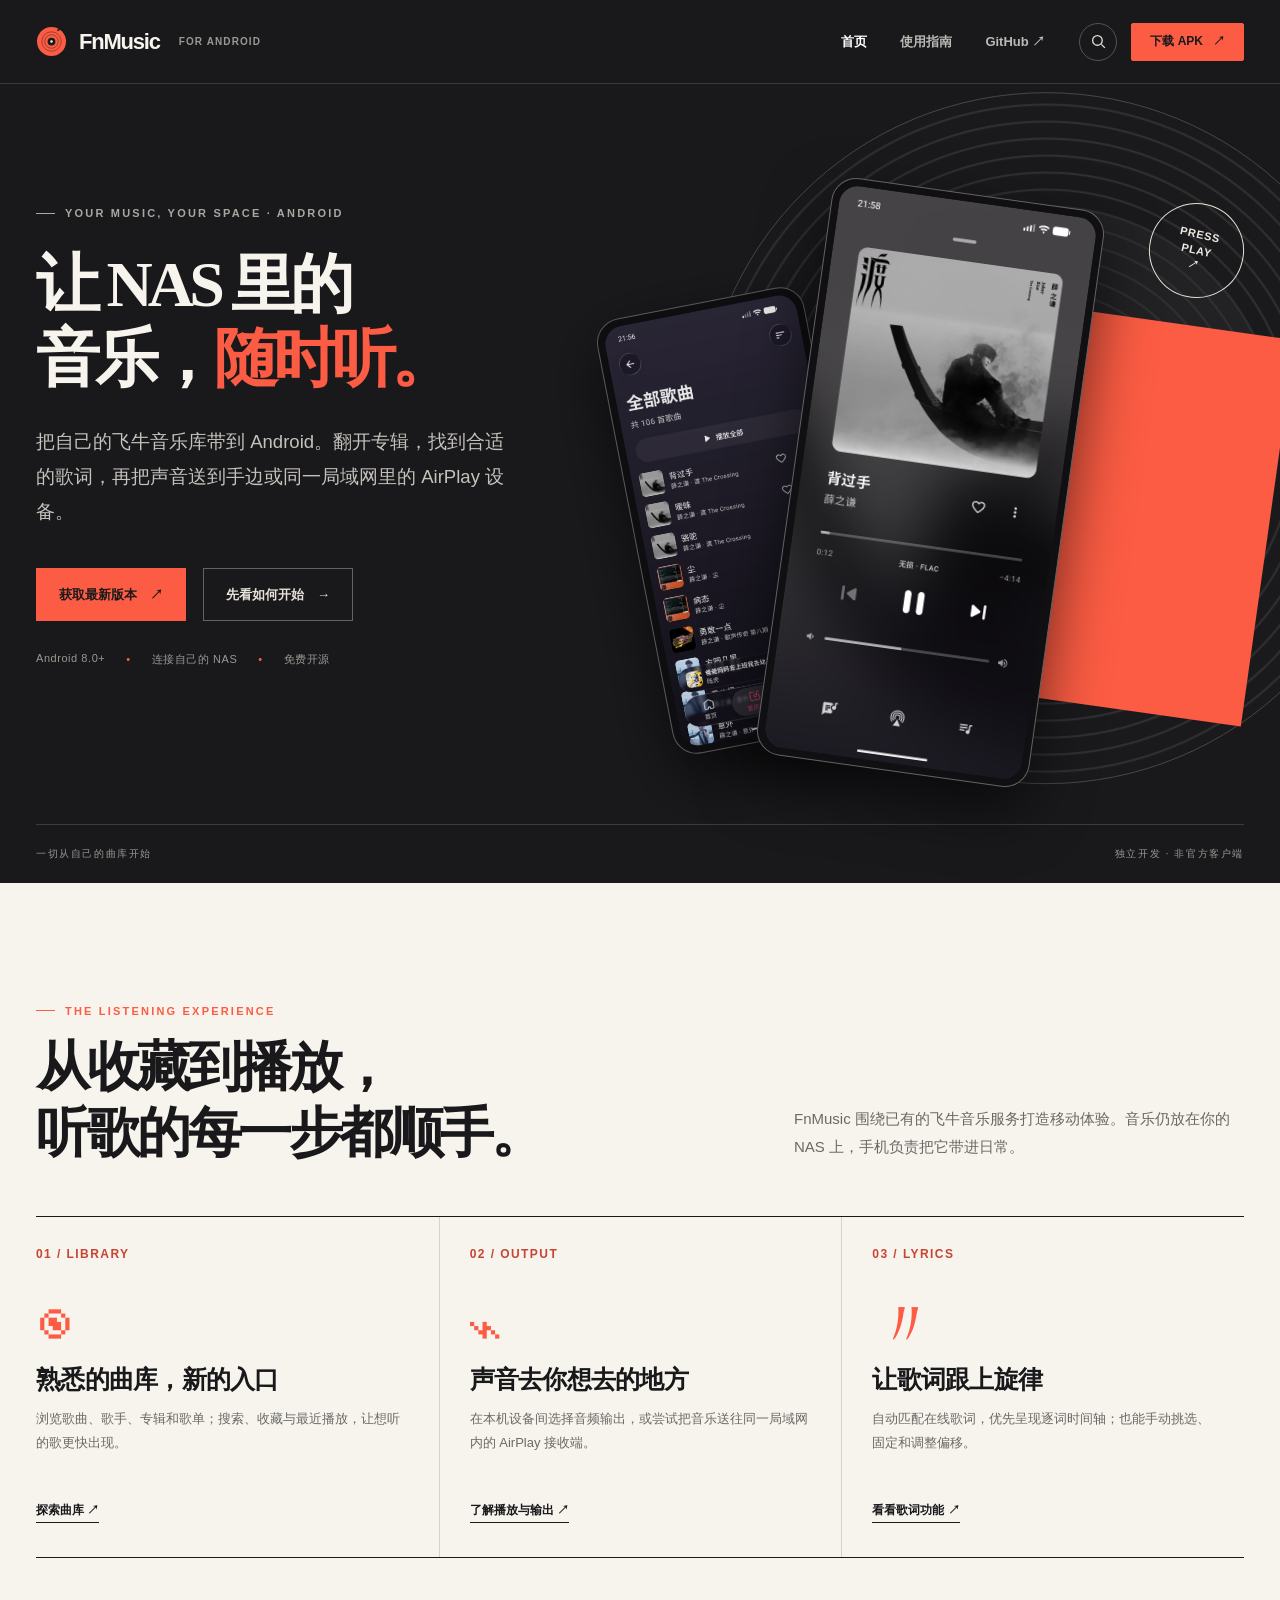
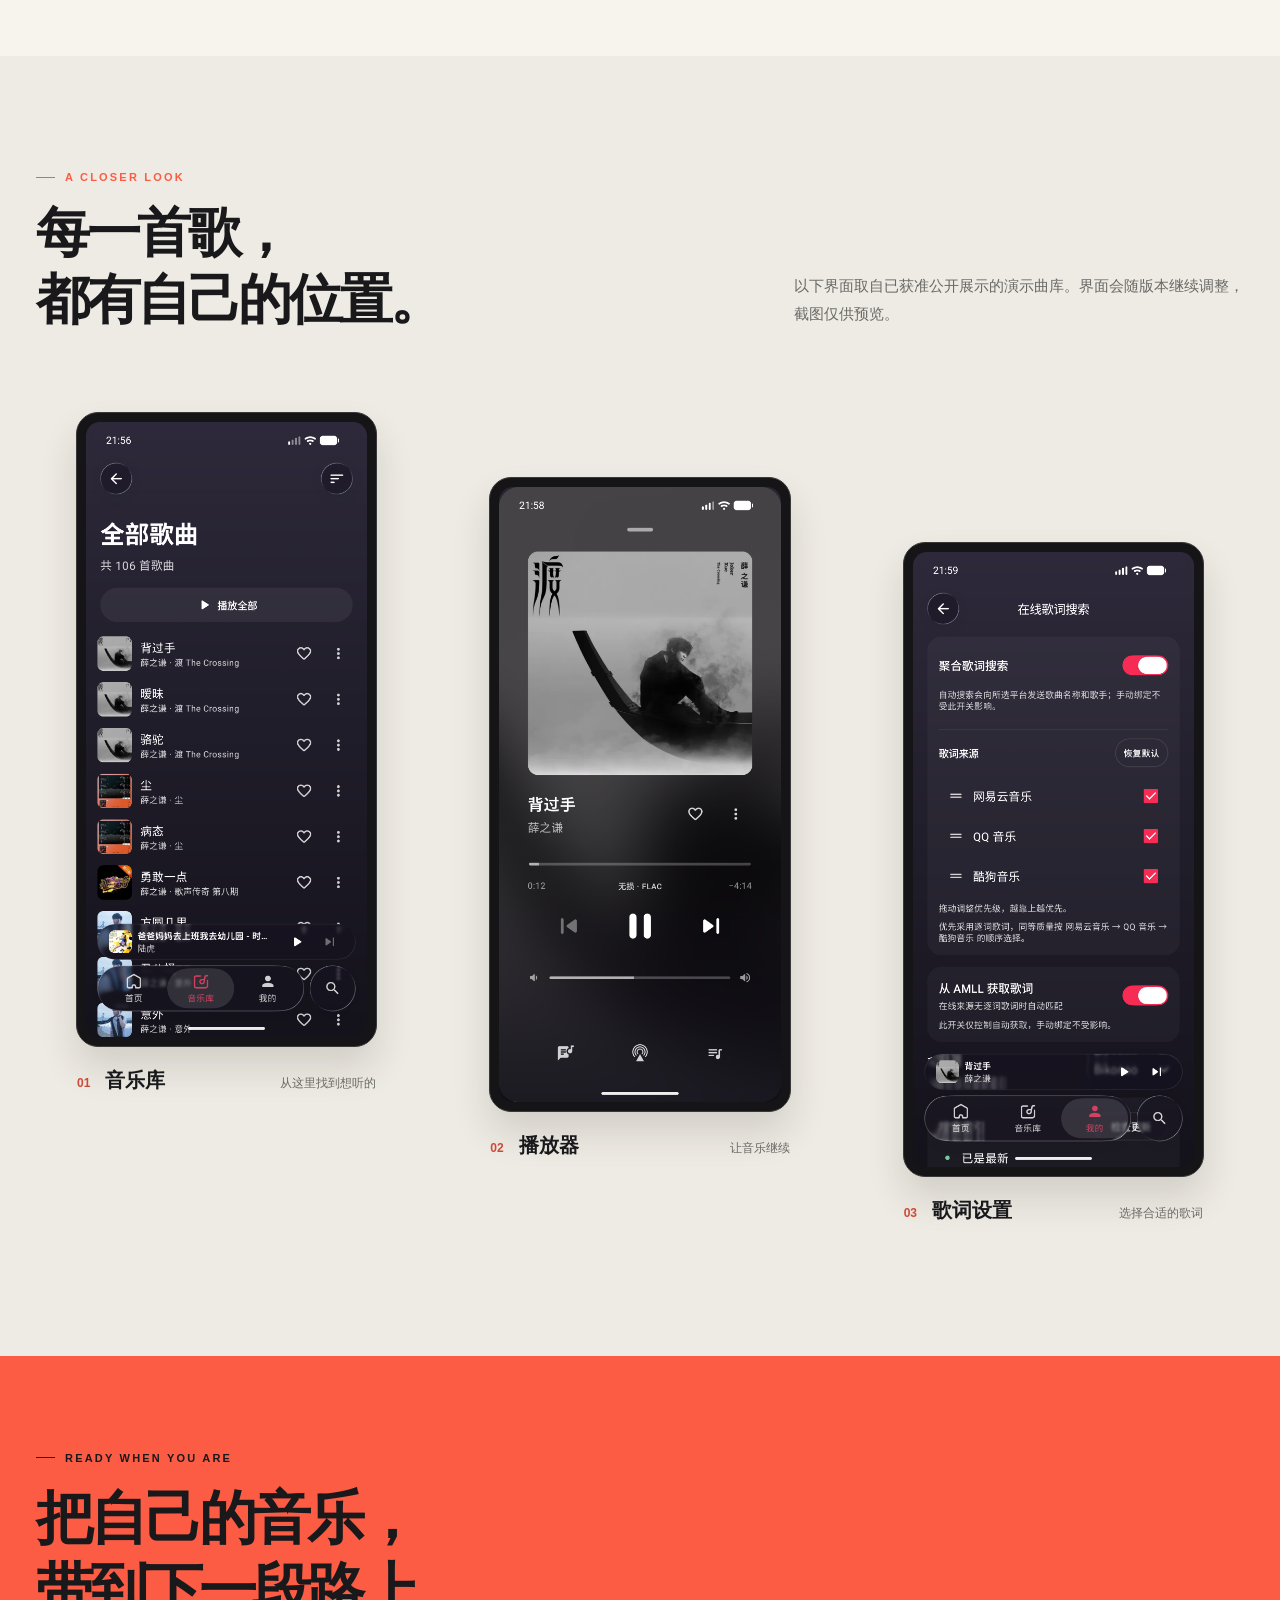
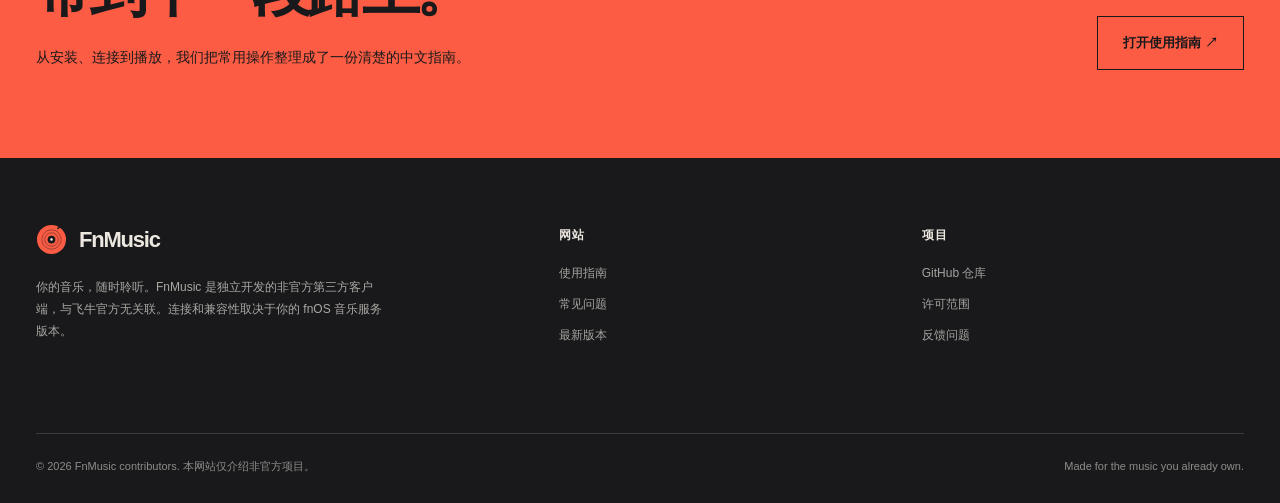
==== index.html @ 61d7c5a5 "feat(site): publish FnMusic GitHub Pages site Add a Chinese product landing page, user guides, searc" ====
<!doctype html>
<html lang="zh-CN">
<head>
  <meta charset="utf-8">
  <meta name="viewport" content="width=device-width, initial-scale=1">
  <meta name="theme-color" content="#19191c">
  <meta name="description" content="FnMusic 是面向飞牛音乐服务的非官方 Android 客户端。连接自己的 NAS，浏览曲库，享受 AirPlay 输出和在线歌词。">
  <link rel="canonical" href="https://seasonyuu.github.io/FnMusic/">
  <link rel="icon" href="assets/brand-mark.svg" type="image/svg+xml">
  <link rel="stylesheet" href="assets/site.css">
  <title>FnMusic — 让 NAS 里的音乐，随时听</title>
</head>
<body data-root="./">
  <a class="skip-link" href="#main">跳到主要内容</a>
  <header class="site-header">
    <div class="container site-header-inner">
      <a class="brand" href="./" aria-label="FnMusic 首页"><img src="assets/brand-mark.svg" alt=""><span>FnMusic</span><small>for Android</small></a>
      <nav class="header-nav" aria-label="主导航">
        <a href="./" aria-current="page">首页</a>
        <a href="guide/">使用指南</a>
        <a class="nav-github" href="https://github.com/seasonyuu/FnMusic" target="_blank" rel="noopener noreferrer">GitHub ↗</a>
      </nav>
      <div class="header-actions">
        <button class="search-trigger" type="button" aria-label="搜索使用指南" aria-expanded="false" data-search-open><svg viewBox="0 0 24 24" fill="none" stroke="currentColor" stroke-width="1.8" aria-hidden="true"><circle cx="10.5" cy="10.5" r="6.8"/><path d="m16 16 5 5"/></svg></button>
        <a class="header-download" href="https://github.com/seasonyuu/FnMusic/releases/latest">下载 APK <span aria-hidden="true">↗</span></a>
      </div>
    </div>
  </header>

  <main id="main">
    <section class="hero" aria-labelledby="hero-title">
      <div class="container hero-inner">
        <div class="hero-copy">
          <span class="eyebrow hero-label">YOUR MUSIC, YOUR SPACE · ANDROID</span>
          <h1 id="hero-title">让 NAS 里的<br>音乐，<em>随时听。</em></h1>
          <p class="hero-description">把自己的飞牛音乐库带到 Android。翻开专辑，找到合适的歌词，再把声音送到手边或同一局域网里的 AirPlay 设备。</p>
          <div class="hero-actions">
            <a class="button-primary" href="https://github.com/seasonyuu/FnMusic/releases/latest">获取最新版本 <span aria-hidden="true">↗</span></a>
            <a class="button-outline" href="guide/install.html">先看如何开始 <span aria-hidden="true">→</span></a>
          </div>
          <div class="hero-notes"><span>Android 8.0+</span><span>连接自己的 NAS</span><span>免费开源</span></div>
        </div>
        <div class="hero-stage" aria-label="FnMusic 应用界面预览">
          <div class="record" aria-hidden="true"></div>
          <div class="hero-slab" aria-hidden="true"></div>
          <div class="phone phone-secondary"><img src="assets/screenshots/library.png" alt="FnMusic 音乐库界面" width="520" height="1138"></div>
          <div class="phone phone-main"><img src="assets/screenshots/player.png" alt="FnMusic 播放器界面" width="520" height="1138"></div>
          <div class="hero-sticker" aria-hidden="true">PRESS<br>PLAY<br>↗</div>
        </div>
      </div>
      <div class="container hero-bottom"><span>一切从自己的曲库开始</span><span>独立开发 · 非官方客户端</span></div>
    </section>

    <section class="intro" aria-labelledby="features-title">
      <div class="container">
        <div class="section-heading">
          <div><span class="eyebrow eyebrow-accent">THE LISTENING EXPERIENCE</span><h2 id="features-title">从收藏到播放，<br>听歌的每一步都顺手。</h2></div>
          <p>FnMusic 围绕已有的飞牛音乐服务打造移动体验。音乐仍放在你的 NAS 上，手机负责把它带进日常。</p>
        </div>
        <div class="feature-grid">
          <article class="feature"><span class="feature-num">01 / LIBRARY</span><div class="feature-icon" aria-hidden="true">◉</div><h3>熟悉的曲库，新的入口</h3><p>浏览歌曲、歌手、专辑和歌单；搜索、收藏与最近播放，让想听的歌更快出现。</p><a href="guide/library.html">探索曲库 <span aria-hidden="true">↗</span></a></article>
          <article class="feature"><span class="feature-num">02 / OUTPUT</span><div class="feature-icon" aria-hidden="true">⌁</div><h3>声音去你想去的地方</h3><p>在本机设备间选择音频输出，或尝试把音乐送往同一局域网内的 AirPlay 接收端。</p><a href="guide/playback.html">了解播放与输出 <span aria-hidden="true">↗</span></a></article>
          <article class="feature"><span class="feature-num">03 / LYRICS</span><div class="feature-icon" aria-hidden="true">〃</div><h3>让歌词跟上旋律</h3><p>自动匹配在线歌词，优先呈现逐词时间轴；也能手动挑选、固定和调整偏移。</p><a href="guide/lyrics.html">看看歌词功能 <span aria-hidden="true">↗</span></a></article>
        </div>
      </div>
    </section>

    <section class="showcase" aria-labelledby="showcase-title">
      <div class="container">
        <div class="section-heading">
          <div><span class="eyebrow eyebrow-accent">A CLOSER LOOK</span><h2 id="showcase-title">每一首歌，<br>都有自己的位置。</h2></div>
          <p>以下界面取自已获准公开展示的演示曲库。界面会随版本继续调整，截图仅供预览。</p>
        </div>
        <div class="screen-gallery">
          <figure class="screen-item"><div class="screen-frame"><img src="assets/screenshots/library.png" alt="音乐库页面，按不同分类浏览内容" width="520" height="1138"></div><figcaption class="screen-caption"><span>01</span><strong>音乐库</strong><p>从这里找到想听的</p></figcaption></figure>
          <figure class="screen-item"><div class="screen-frame"><img src="assets/screenshots/player.png" alt="播放器页面，展示封面和播放控制" width="520" height="1138"></div><figcaption class="screen-caption"><span>02</span><strong>播放器</strong><p>让音乐继续</p></figcaption></figure>
          <figure class="screen-item"><div class="screen-frame"><img src="assets/screenshots/lyrics.png" alt="歌词设置页面，管理在线歌词来源" width="520" height="1138"></div><figcaption class="screen-caption"><span>03</span><strong>歌词设置</strong><p>选择合适的歌词</p></figcaption></figure>
        </div>
        <p class="gallery-hint">横向滑动查看更多界面 <span aria-hidden="true">→</span></p>
      </div>
    </section>

    <section class="guide-promo" aria-labelledby="guide-promo-title"><div class="container guide-promo-inner"><div><span class="eyebrow">READY WHEN YOU ARE</span><h2 id="guide-promo-title">把自己的音乐，<br>带到下一段路上。</h2><p>从安装、连接到播放，我们把常用操作整理成了一份清楚的中文指南。</p></div><a href="guide/">打开使用指南 <span aria-hidden="true">↗</span></a></div></section>
  </main>

  <footer class="site-footer"><div class="container"><div class="footer-main"><div><a class="brand" href="./"><img src="assets/brand-mark.svg" alt=""><span>FnMusic</span></a><p>你的音乐，随时聆听。FnMusic 是独立开发的非官方第三方客户端，与飞牛官方无关联。连接和兼容性取决于你的 fnOS 音乐服务版本。</p></div><div class="footer-column"><strong>网站</strong><a href="guide/">使用指南</a><a href="guide/faq.html">常见问题</a><a href="https://github.com/seasonyuu/FnMusic/releases/latest">最新版本</a></div><div class="footer-column"><strong>项目</strong><a href="https://github.com/seasonyuu/FnMusic">GitHub 仓库</a><a href="https://github.com/seasonyuu/FnMusic/blob/main/LICENSE-SCOPE.md">许可范围</a><a href="https://github.com/seasonyuu/FnMusic/issues">反馈问题</a></div></div><div class="footer-bottom"><span>© 2026 FnMusic contributors. 本网站仅介绍非官方项目。</span><span>Made for the music you already own.</span></div></div></footer>

  <div class="search-overlay" data-search hidden><div class="search-panel" role="dialog" aria-modal="true" aria-label="搜索使用指南"><div class="search-head"><svg viewBox="0 0 24 24" fill="none" stroke="currentColor" stroke-width="1.8" aria-hidden="true"><circle cx="10.5" cy="10.5" r="6.8"/><path d="m16 16 5 5"/></svg><input type="search" placeholder="搜索连接、AirPlay、歌词…" aria-label="搜索关键词" data-search-input><button type="button" data-search-close>关闭 Esc</button></div><div class="search-results"><p data-search-count>输入关键词搜索使用指南</p><div data-search-results></div></div></div></div>
  <script src="assets/site.js" defer></script>
</body>
</html>
---- assets/site.css ----
:root {
  color-scheme: light;
  --ink: #19191c;
  --muted: #696966;
  --paper: #f7f4ed;
  --paper-2: #eeebe4;
  --line: #d8d3c9;
  --accent: #fb5c43;
  --serif: "Songti SC", "Noto Serif CJK SC", "Source Han Serif SC", Georgia, serif;
  --sans: "Avenir Next", "PingFang SC", "Noto Sans CJK SC", "Microsoft YaHei", sans-serif;
}

* { box-sizing: border-box; }
html { scroll-behavior: smooth; }
body { margin: 0; background: var(--paper); color: var(--ink); font-family: var(--sans); -webkit-font-smoothing: antialiased; }
body.search-visible { overflow: hidden; }
button, input { font: inherit; }
button { cursor: pointer; }
button, a { -webkit-tap-highlight-color: transparent; }
a { color: inherit; text-decoration: none; }
a:focus-visible, button:focus-visible, input:focus-visible { outline: 3px solid var(--accent); outline-offset: 4px; }
img { max-width: 100%; display: block; }
[hidden] { display: none !important; }
::selection { color: var(--ink); background: #ffb2a4; }

.skip-link { position: absolute; z-index: 100; top: -60px; left: 12px; padding: 10px 16px; background: var(--accent); color: var(--ink); }
.skip-link:focus { top: 12px; }
.container { width: min(100% - 72px, 1260px); margin: 0 auto; }
.eyebrow { display: inline-flex; align-items: center; gap: 10px; font-size: 11px; font-weight: 800; letter-spacing: .2em; text-transform: uppercase; }
.eyebrow::before { content: ""; width: 19px; height: 1px; background: currentColor; }
.eyebrow-accent { color: var(--accent); }
.text-link { display: inline-flex; align-items: center; gap: 9px; font-weight: 750; border-bottom: 1px solid currentColor; padding-bottom: 5px; }
.text-link:hover { color: #d9442f; }

.site-header { position: relative; z-index: 10; color: #f7f4ed; background: var(--ink); border-bottom: 1px solid #39383a; }
.site-header-inner { min-height: 83px; display: flex; align-items: center; gap: 34px; }
.brand { display: inline-flex; align-items: center; gap: 12px; font-weight: 800; letter-spacing: -.055em; font-size: 22px; white-space: nowrap; }
.brand img { width: 31px; height: 31px; }
.brand small { align-self: center; margin-left: 7px; font-size: 10px; font-weight: 650; letter-spacing: .11em; color: #999994; text-transform: uppercase; }
.header-nav { margin-left: auto; display: flex; align-items: center; gap: 33px; }
.header-nav a { color: #bab9b4; font-size: 13px; font-weight: 650; transition: color .18s ease; }
.header-nav a:hover, .header-nav a[aria-current="page"] { color: #fff; }
.header-actions { display: flex; gap: 14px; align-items: center; }
.search-trigger { display: inline-flex; align-items: center; justify-content: center; width: 38px; height: 38px; border: 1px solid #555354; border-radius: 50%; background: transparent; color: #e5e0d9; transition: border-color .18s, background .18s; }
.search-trigger:hover { border-color: var(--accent); background: #302422; }
.search-trigger svg { width: 17px; height: 17px; }
.header-download { display: inline-flex; gap: 10px; align-items: center; justify-content: center; min-height: 38px; padding: 0 18px; border: 1px solid var(--accent); border-radius: 2px; background: var(--accent); color: var(--ink); font-size: 12px; font-weight: 800; transition: transform .18s, background .18s; }
.header-download:hover, .button-primary:hover { transform: translateY(-2px); background: #ff755e; }

.hero { overflow: hidden; background: var(--ink); color: var(--paper); }
.hero-inner { position: relative; display: grid; grid-template-columns: minmax(0, .95fr) minmax(0, 1.05fr); min-height: 727px; align-items: center; gap: 32px; padding: 78px 0 82px; }
.hero-copy { position: relative; z-index: 2; padding-bottom: 37px; }
.hero-label { color: #a8a7a2; }
.hero h1 { margin: 29px 0 27px; font-family: var(--serif); font-size: clamp(56px, 5vw, 72px); line-height: 1.16; font-weight: 700; letter-spacing: -.075em; }
.hero h1 em { color: var(--accent); font-style: normal; }
.hero-description { max-width: 485px; margin: 0; color: #c5c2bb; font-size: clamp(16px, 1.45vw, 19px); line-height: 1.9; }
.hero-actions { display: flex; flex-wrap: wrap; gap: 17px; align-items: center; margin-top: 39px; }
.button-primary, .button-outline { min-height: 53px; display: inline-flex; align-items: center; justify-content: center; gap: 13px; padding: 0 22px; font-size: 13px; font-weight: 800; transition: transform .18s, background .18s, color .18s; }
.button-primary { background: var(--accent); color: var(--ink); border: 1px solid var(--accent); }
.button-outline { border: 1px solid #66635f; color: #e7e2da; }
.button-outline:hover { border-color: var(--paper); background: #343337; transform: translateY(-2px); }
.hero-notes { display: flex; flex-wrap: wrap; gap: 9px 21px; margin-top: 31px; color: #999893; font-size: 11px; letter-spacing: .05em; }
.hero-notes span + span::before { content: "•"; margin-right: 21px; color: var(--accent); }
.hero-stage { position: relative; min-height: 580px; display: grid; place-items: center; }
.record { position: absolute; width: min(730px, 112%); aspect-ratio: 1; border: 1px solid #55504c; border-radius: 50%; background: repeating-radial-gradient(circle at center, transparent 0 9px, #373639 10px 11px, transparent 12px 17px), radial-gradient(circle, #323034 0 11%, #242326 11% 47%, #1b1b1d 48%); opacity: .82; transform: translate(16%, -2%); }
.record::before { content: ""; position: absolute; inset: 45%; border-radius: 50%; background: var(--accent); }
.record::after { content: ""; position: absolute; inset: 49.3%; border-radius: 50%; background: #1c1b1d; }
.hero-slab { position: absolute; z-index: 1; width: 220px; height: 390px; right: -4%; bottom: 5%; background: var(--accent); transform: rotate(8deg); }
.phone { position: absolute; z-index: 2; padding: 7px; background: #101012; border: 1px solid #656167; border-radius: 25px; box-shadow: 0 24px 60px #0009; }
.phone img { display: block; width: 100%; height: auto; border-radius: 19px; }
.phone-main { width: 275px; left: 27%; top: 5%; transform: rotate(8deg); }
.phone-secondary { width: 211px; left: 1%; bottom: 0; transform: rotate(-11deg); filter: brightness(.9); }
.hero-sticker { position: absolute; z-index: 4; right: 0; top: 7%; display: grid; place-content: center; width: 95px; height: 95px; border: 1px solid #e7dfd3; border-radius: 50%; color: #efeae1; text-align: center; font-size: 11px; font-weight: 750; line-height: 1.45; letter-spacing: .06em; transform: rotate(13deg); }
.hero-bottom { display: flex; justify-content: space-between; padding: 22px 0; border-top: 1px solid #3d3b3c; color: #999893; font-size: 10px; letter-spacing: .16em; text-transform: uppercase; }

.intro { padding: 114px 0 98px; }
.section-heading { display: grid; grid-template-columns: 1fr 1fr; gap: 30px; align-items: end; margin-bottom: 49px; }
.section-heading h2 { max-width: 620px; margin: 17px 0 0; font-family: var(--serif); font-size: clamp(37px, 4.2vw, 61px); line-height: 1.24; letter-spacing: -.065em; }
.section-heading p { max-width: 450px; margin: 0 0 5px auto; color: var(--muted); font-size: 15px; line-height: 1.9; }
.feature-grid { display: grid; grid-template-columns: repeat(3, 1fr); border-top: 1px solid var(--ink); border-bottom: 1px solid var(--ink); }
.feature { min-height: 340px; display: flex; flex-direction: column; padding: 30px 30px 34px 0; }
.feature + .feature { border-left: 1px solid var(--line); padding-left: 30px; }
.feature-num { color: #c84433; font-size: 12px; font-weight: 800; letter-spacing: .12em; }
.feature-icon { height: 97px; display: flex; align-items: flex-end; color: var(--accent); font-family: Georgia, serif; font-size: 67px; line-height: 1; }
.feature h3 { margin: auto 0 11px; font-family: var(--serif); font-size: 25px; letter-spacing: -.03em; }
.feature p { min-height: 75px; margin: 0; color: var(--muted); font-size: 13px; line-height: 1.85; }
.feature a { align-self: flex-start; margin-top: 20px; font-size: 12px; font-weight: 750; border-bottom: 1px solid var(--ink); padding-bottom: 3px; }
.feature a:hover { color: #c84433; border-color: #c84433; }

.showcase { padding: 108px 0 116px; background: var(--paper-2); }
.showcase .section-heading { margin-bottom: 62px; }
.screen-gallery { display: grid; grid-template-columns: repeat(3, minmax(0, 1fr)); gap: 32px; align-items: start; }
.screen-item:nth-child(2) { padding-top: 65px; }
.screen-item:nth-child(3) { padding-top: 130px; }
.screen-frame { overflow: hidden; padding: 9px; border: 1px solid #3a3838; border-radius: 22px; background: #151517; box-shadow: 0 21px 37px #27211d24; }
.screen-frame img { width: 100%; height: auto; border-radius: 14px; }
.screen-caption { display: flex; gap: 15px; align-items: baseline; padding: 20px 1px 0; }
.screen-caption span { color: #cd4a36; font-size: 12px; font-weight: 800; }
.screen-caption strong { font-family: var(--serif); font-size: 20px; }
.screen-caption p { margin: 0 0 0 auto; color: var(--muted); font-size: 12px; }
.gallery-hint { display: none; }

.guide-promo { background: var(--accent); padding: 88px 0; }
.guide-promo-inner { display: grid; grid-template-columns: 1fr auto; align-items: end; gap: 50px; }
.guide-promo h2 { max-width: 790px; margin: 19px 0 0; font-family: var(--serif); font-size: clamp(39px, 4.5vw, 65px); line-height: 1.25; letter-spacing: -.065em; }
.guide-promo p { max-width: 575px; margin: 18px 0 0; font-size: 14px; line-height: 1.8; }
.guide-promo a { border: 1px solid var(--ink); padding: 17px 25px; white-space: nowrap; font-size: 13px; font-weight: 800; transition: background .2s, color .2s; }
.guide-promo a:hover { background: var(--ink); color: var(--paper); }

.site-footer { background: var(--ink); color: #ece7df; padding: 66px 0 27px; }
.footer-main { display: grid; grid-template-columns: 1.5fr 1fr 1fr; gap: 40px; padding-bottom: 75px; }
.footer-main .brand { margin-bottom: 21px; }
.footer-main p { max-width: 350px; margin: 0; color: #aaa8a3; font-size: 12px; line-height: 1.85; }
.footer-column strong { display: block; margin: 3px 0 21px; font-size: 12px; letter-spacing: .08em; }
.footer-column a { display: block; margin: 0 0 14px; color: #a6a4a0; font-size: 12px; }
.footer-column a:hover { color: var(--accent); }
.footer-bottom { display: flex; justify-content: space-between; gap: 20px; padding-top: 23px; border-top: 1px solid #3d3b3c; color: #8e8c89; font-size: 11px; line-height: 1.7; }

.docs-shell { display: grid; grid-template-columns: 235px minmax(0, 1fr); gap: min(6vw, 88px); padding: 70px 0 100px; }
.docs-sidebar { border-right: 1px solid var(--line); padding-right: 26px; }
.docs-sidebar-inner { position: sticky; top: 25px; }
.docs-sidebar h2 { margin: 0 0 24px; color: #a33c2c; font-size: 11px; letter-spacing: .16em; }
.docs-sidebar a { display: block; padding: 10px 0; color: #6c6862; font-size: 13px; font-weight: 650; line-height: 1.5; }
.docs-sidebar a:hover, .docs-sidebar a[aria-current="page"] { color: var(--ink); }
.docs-sidebar a[aria-current="page"]::before { content: "—"; margin-right: 8px; color: #c84433; }
.docs-content { max-width: 820px; min-width: 0; }
.breadcrumbs { display: flex; gap: 10px; color: #868079; font-size: 11px; }
.breadcrumbs a:hover { color: #c84433; }
.docs-content h1 { max-width: 720px; margin: 31px 0 20px; font-family: var(--serif); font-size: clamp(40px, 5vw, 67px); line-height: 1.16; letter-spacing: -.065em; }
.docs-lead { max-width: 690px; margin: 0 0 45px; color: #65615d; font-size: 17px; line-height: 1.9; }
.docs-content h2 { margin: 55px 0 18px; padding-top: 18px; border-top: 1px solid var(--line); font-family: var(--serif); font-size: 29px; letter-spacing: -.035em; }
.docs-content h3 { margin: 35px 0 14px; font-size: 17px; }
.docs-content p, .docs-content li { color: #4c4945; font-size: 15px; line-height: 1.9; }
.docs-content p { margin: 14px 0; }
.docs-content ul, .docs-content ol { padding-left: 24px; }
.docs-content li { margin: 9px 0; padding-left: 3px; }
.docs-content a:not(.doc-card):not(.page-next) { color: #ae3f2d; text-decoration: underline; text-underline-offset: 3px; }
.docs-content a:hover { color: #e04f37 !important; }
.docs-content code { padding: 2px 5px; background: #e7e2d9; border-radius: 2px; font-size: .9em; }
.docs-content .notice { padding: 18px 21px; margin: 28px 0; border-left: 3px solid var(--accent); background: #eee9df; color: #4c4945; font-size: 14px; line-height: 1.8; }
.docs-content .notice strong { color: var(--ink); }
.docs-content .notice p { margin: 0; }
.docs-content .notice p + p { margin-top: 10px; }
.step-list { counter-reset: steps; list-style: none; padding-left: 0 !important; }
.step-list li { position: relative; min-height: 53px; padding: 4px 0 15px 54px; border-bottom: 1px solid var(--line); }
.step-list li::before { counter-increment: steps; content: counter(steps, decimal-leading-zero); position: absolute; top: 3px; left: 0; color: #c84433; font-size: 12px; font-weight: 850; }
.doc-grid { display: grid; grid-template-columns: repeat(2, minmax(0, 1fr)); gap: 14px; }
.doc-card { min-height: 161px; display: flex; flex-direction: column; gap: 10px; padding: 22px; border: 1px solid var(--line); background: #fcfaf5; transition: transform .2s, border-color .2s, box-shadow .2s; }
.doc-card:hover { transform: translateY(-3px); border-color: #bd6959; box-shadow: 0 12px 20px #31281c12; }
.doc-card span { color: #c84433; font-size: 11px; font-weight: 800; }
.doc-card strong { font-family: var(--serif); font-size: 20px; }
.doc-card p { margin: 0; color: var(--muted); font-size: 12px; line-height: 1.65; }
.page-next { display: flex; justify-content: space-between; gap: 20px; align-items: center; margin-top: 58px; padding: 24px 0; border-top: 1px solid var(--ink); font-family: var(--serif); font-size: 21px; }
.page-next small { color: #a33c2c; font-family: var(--sans); font-size: 10px; font-weight: 800; letter-spacing: .12em; }
.faq-list details { border-bottom: 1px solid var(--line); }
.faq-list summary { padding: 19px 34px 19px 0; font-size: 15px; font-weight: 750; cursor: pointer; list-style: none; position: relative; }
.faq-list summary::-webkit-details-marker { display: none; }
.faq-list summary::after { content: "+"; position: absolute; right: 3px; color: #c84433; font-size: 21px; line-height: 1; }
.faq-list details[open] summary::after { content: "−"; }
.faq-list details p { margin: 0 0 21px; }

.search-overlay { position: fixed; z-index: 100; inset: 0; display: grid; justify-items: center; align-items: start; padding: 12vh 20px 20px; background: #171719bd; backdrop-filter: blur(8px); }
.search-panel { width: min(100%, 625px); max-height: min(72vh, 670px); overflow: auto; background: var(--paper); box-shadow: 0 25px 90px #0007; }
.search-head { display: flex; gap: 15px; align-items: center; padding: 19px 22px; border-bottom: 1px solid var(--line); }
.search-head svg { width: 20px; flex: none; }
.search-head input { min-width: 0; flex: 1; padding: 7px 0; border: 0; outline: none; background: transparent; font-size: 17px; }
.search-head button { padding: 5px 8px; border: 1px solid #b5afa5; background: transparent; color: #55514c; font-size: 11px; }
.search-results { padding: 11px 22px 22px; }
.search-results > p { color: var(--muted); font-size: 12px; }
.search-result { display: block; padding: 17px 0; border-top: 1px solid var(--line); }
.search-result strong { display: block; margin-bottom: 5px; font-family: var(--serif); font-size: 18px; }
.search-result span { color: var(--muted); font-size: 12px; }
.search-result:hover strong { color: #c84433; }

@media (max-width: 1000px) {
  .hero-inner { grid-template-columns: 1fr 1fr; min-height: 660px; }
  .hero h1 { font-size: clamp(54px, 7vw, 80px); }
  .phone-main { left: 25%; width: 245px; }
  .phone-secondary { width: 170px; }
  .hero-stage { min-height: 500px; }
  .screen-gallery { gap: 18px; }
  .screen-caption { flex-wrap: wrap; }
  .screen-caption p { flex-basis: 100%; margin-left: 27px; }
}

@media (max-width: 760px) {
  .container { width: min(100% - 36px, 620px); }
  .site-header-inner { min-height: 66px; gap: 12px; }
  .brand { font-size: 19px; gap: 7px; }
  .brand img { width: 27px; height: 27px; }
  .brand small, .header-nav .nav-github { display: none; }
  .header-nav { gap: 13px; }
  .header-nav a { font-size: 12px; }
  .header-actions { gap: 8px; }
  .search-trigger { width: 34px; height: 34px; }
  .header-download { padding: 0 11px; min-height: 34px; font-size: 11px; }
  .hero-inner { display: block; padding: 67px 0 0; }
  .hero-copy { padding-bottom: 0; }
  .hero h1 { margin-top: 23px; font-size: clamp(53px, 12.8vw, 80px); }
  .hero-description { font-size: 16px; }
  .hero-stage { margin-top: 28px; min-height: 490px; }
  .record { width: 580px; max-width: none; transform: translate(22%, 6%); }
  .phone-main { left: 36%; top: 5%; width: 214px; }
  .phone-secondary { left: 6%; bottom: 0; width: 160px; }
  .hero-slab { height: 285px; right: -2%; bottom: 5%; }
  .hero-sticker { right: 3%; top: 4%; width: 74px; height: 74px; font-size: 9px; }
  .hero-bottom { font-size: 9px; }
  .intro, .showcase { padding: 79px 0; }
  .section-heading { display: block; margin-bottom: 34px; }
  .section-heading p { max-width: 600px; margin: 19px 0 0; }
  .feature-grid { grid-template-columns: 1fr; }
  .feature { min-height: 220px; padding: 25px 0; }
  .feature + .feature { border-left: 0; border-top: 1px solid var(--line); padding-left: 0; }
  .feature-icon { height: 68px; font-size: 49px; }
  .feature h3 { margin: 15px 0 7px; }
  .feature p { min-height: 0; }
  .screen-gallery { grid-template-columns: repeat(3, 215px); overflow-x: auto; padding: 0 4px 25px; scroll-snap-type: x mandatory; }
  .screen-item { scroll-snap-align: start; }
  .screen-item:nth-child(2), .screen-item:nth-child(3) { padding-top: 0; }
  .gallery-hint { display: block; margin: 2px 0 0; color: var(--muted); font-size: 11px; text-align: right; }
  .guide-promo { padding: 74px 0; }
  .guide-promo-inner { display: block; }
  .guide-promo a { display: inline-block; margin-top: 25px; }
  .footer-main { grid-template-columns: 1fr 1fr; gap: 30px; padding-bottom: 45px; }
  .footer-main > div:first-child { grid-column: 1 / -1; }
  .footer-bottom { display: block; }
  .footer-bottom span { display: block; margin-bottom: 8px; }
  .docs-shell { display: block; padding: 42px 0 80px; }
  .docs-sidebar { border-right: 0; padding-right: 0; padding-bottom: 23px; margin-bottom: 40px; border-bottom: 1px solid var(--line); }
  .docs-sidebar-inner { position: static; }
  .docs-sidebar h2 { margin-bottom: 10px; }
  .docs-sidebar nav { display: flex; flex-wrap: wrap; gap: 3px 19px; }
  .docs-sidebar a { flex: none; }
  .docs-sidebar a[aria-current="page"]::before { display: none; }
  .docs-sidebar a[aria-current="page"] { border-bottom: 2px solid var(--accent); }
  .docs-content h1 { margin-top: 22px; }
}

@media (max-width: 460px) {
  .container { width: min(100% - 30px, 430px); }
  .header-nav a:first-child { display: none; }
  .hero-actions { gap: 10px; }
  .button-primary, .button-outline { min-height: 48px; padding: 0 16px; }
  .hero-stage { min-height: 410px; }
  .phone-main { width: 188px; left: 37%; }
  .phone-secondary { width: 132px; left: 1%; }
  .hero-slab { width: 140px; height: 235px; }
  .hero-sticker { right: 1%; }
  .doc-grid { grid-template-columns: 1fr; }
}

@media (prefers-reduced-motion: reduce) {
  html { scroll-behavior: auto; }
  *, *::before, *::after { transition-duration: .01ms !important; animation-duration: .01ms !important; }
}
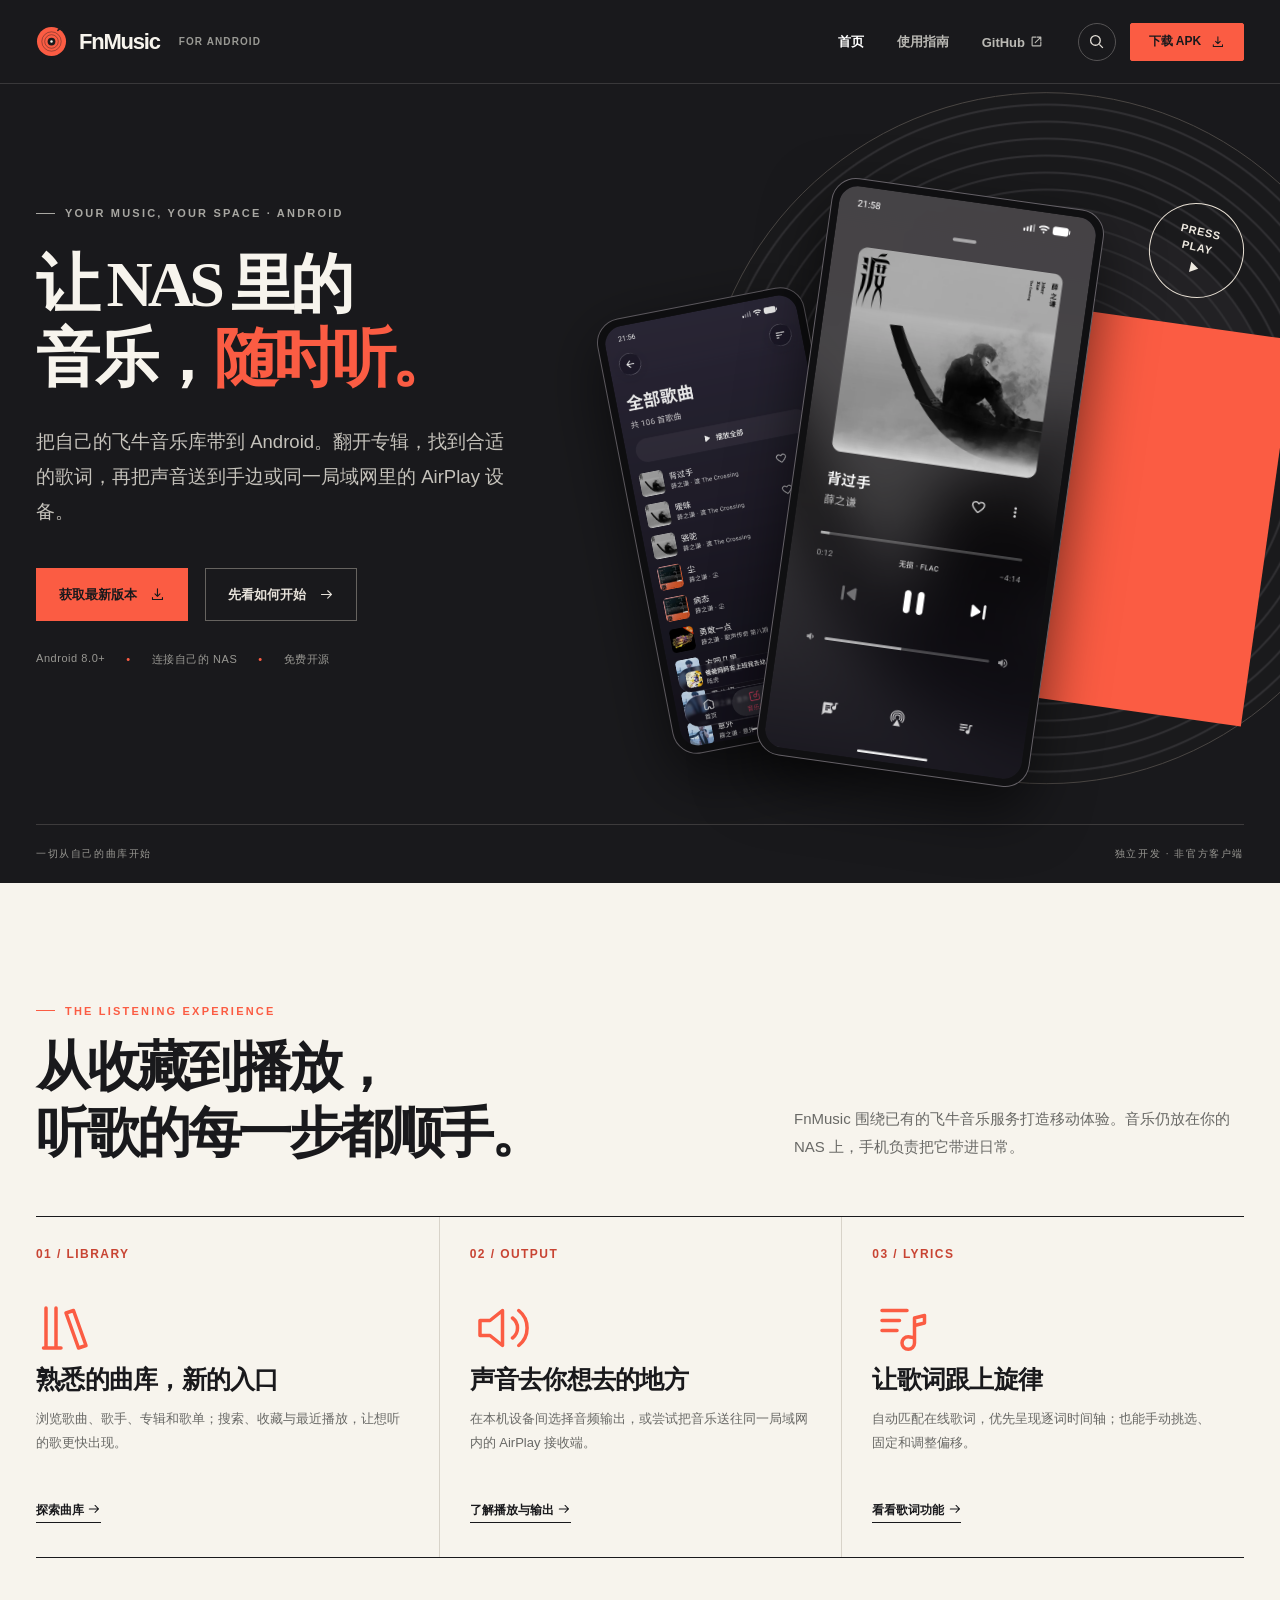
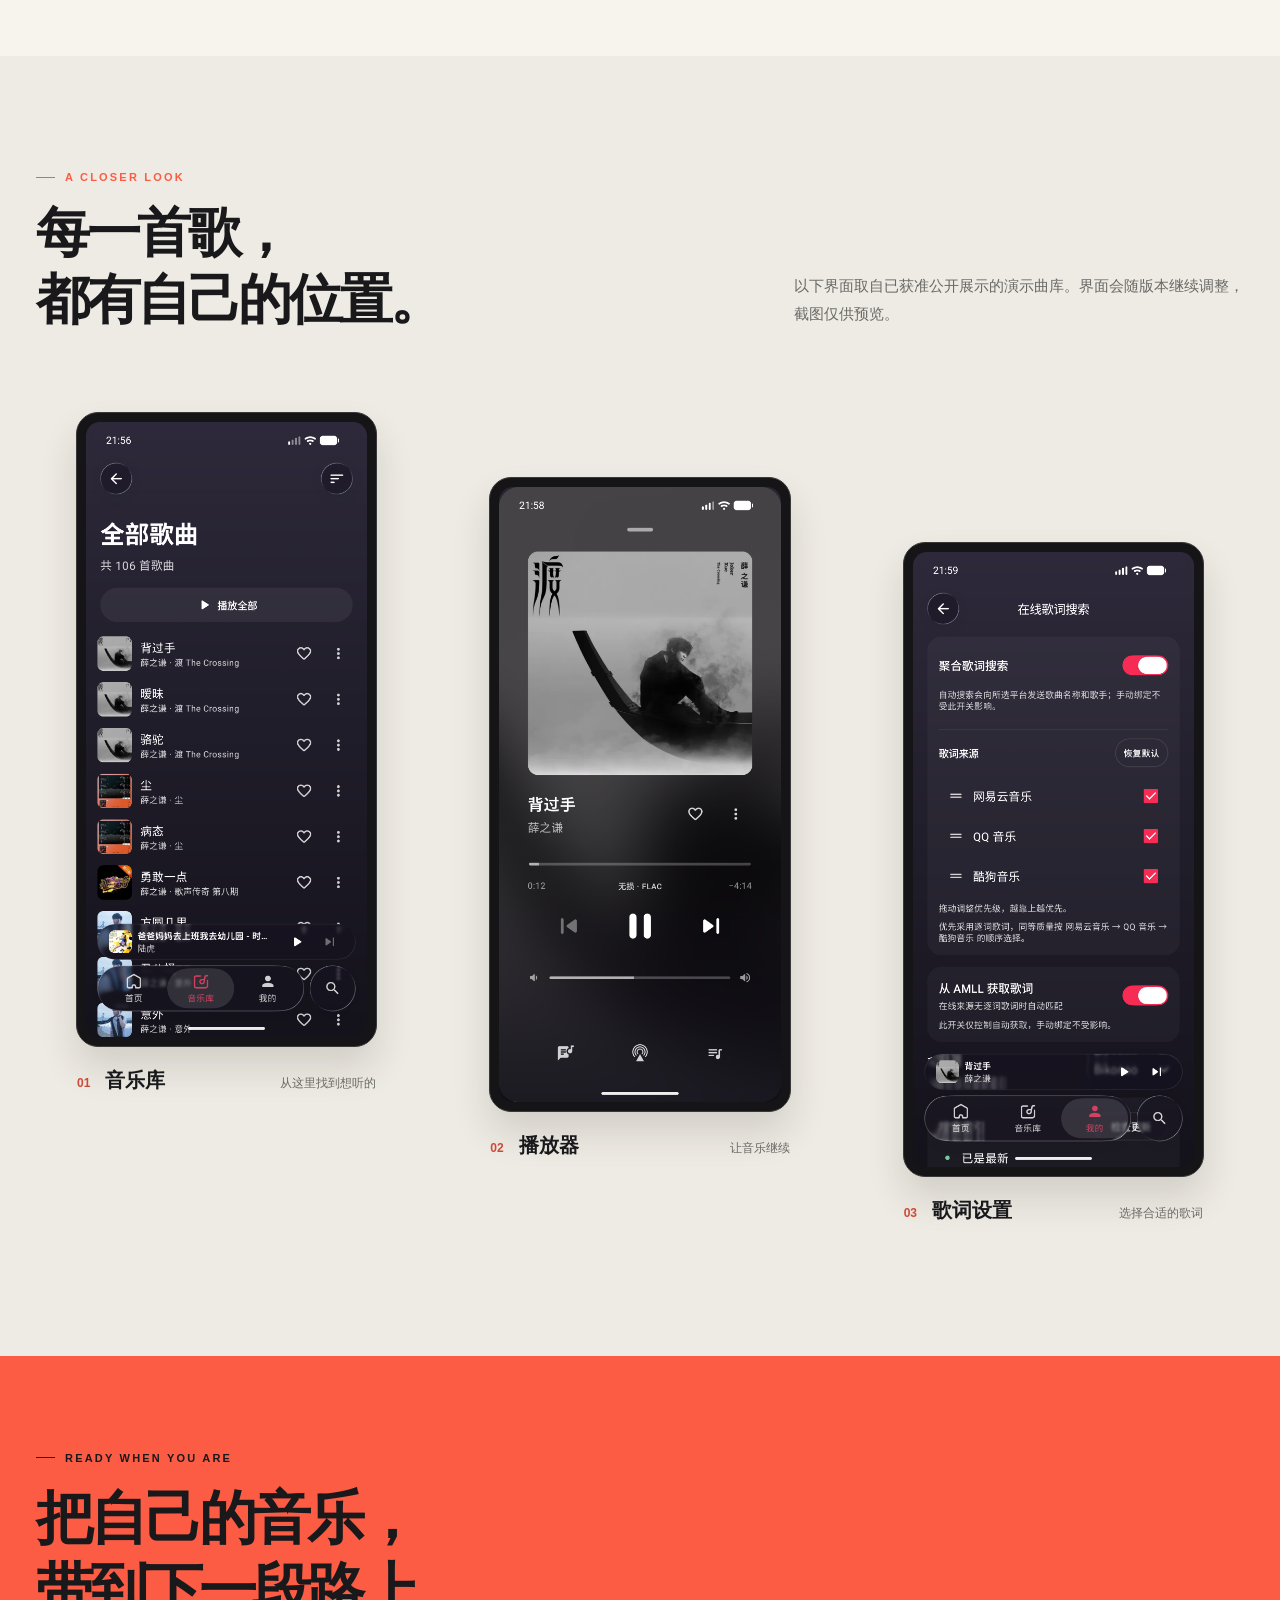
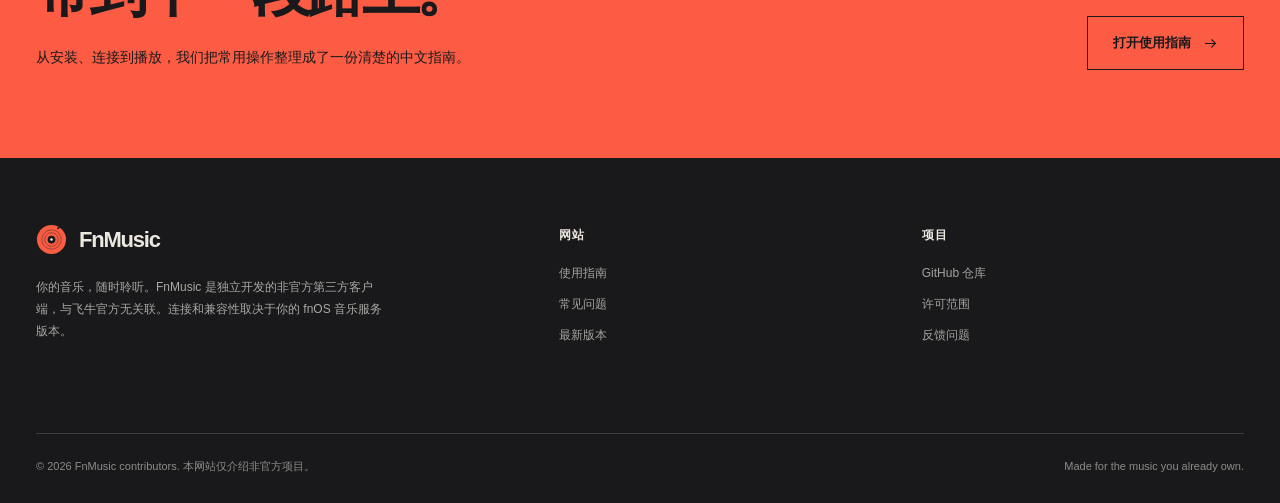
==== commit c06ca547: "fix(site): replace character icons with semantic SVGs Use a shared vector icon set for downloads, ex" ====
--- a/index.html
+++ b/index.html
@@ -18,11 +18,11 @@
       <nav class="header-nav" aria-label="主导航">
         <a href="./" aria-current="page">首页</a>
         <a href="guide/">使用指南</a>
-        <a class="nav-github" href="https://github.com/seasonyuu/FnMusic" target="_blank" rel="noopener noreferrer">GitHub ↗</a>
+        <a class="nav-github" href="https://github.com/seasonyuu/FnMusic" target="_blank" rel="noopener noreferrer">GitHub <svg class="icon" aria-hidden="true"><use href="assets/icons.svg#external"></use></svg></a>
       </nav>
       <div class="header-actions">
         <button class="search-trigger" type="button" aria-label="搜索使用指南" aria-expanded="false" data-search-open><svg viewBox="0 0 24 24" fill="none" stroke="currentColor" stroke-width="1.8" aria-hidden="true"><circle cx="10.5" cy="10.5" r="6.8"/><path d="m16 16 5 5"/></svg></button>
-        <a class="header-download" href="https://github.com/seasonyuu/FnMusic/releases/latest">下载 APK <span aria-hidden="true">↗</span></a>
+        <a class="header-download" href="https://github.com/seasonyuu/FnMusic/releases/latest">下载 APK <svg class="icon" aria-hidden="true"><use href="assets/icons.svg#download"></use></svg></a>
       </div>
     </div>
   </header>
@@ -35,8 +35,8 @@
           <h1 id="hero-title">让 NAS 里的<br>音乐，<em>随时听。</em></h1>
           <p class="hero-description">把自己的飞牛音乐库带到 Android。翻开专辑，找到合适的歌词，再把声音送到手边或同一局域网里的 AirPlay 设备。</p>
           <div class="hero-actions">
-            <a class="button-primary" href="https://github.com/seasonyuu/FnMusic/releases/latest">获取最新版本 <span aria-hidden="true">↗</span></a>
-            <a class="button-outline" href="guide/install.html">先看如何开始 <span aria-hidden="true">→</span></a>
+            <a class="button-primary" href="https://github.com/seasonyuu/FnMusic/releases/latest">获取最新版本 <svg class="icon" aria-hidden="true"><use href="assets/icons.svg#download"></use></svg></a>
+            <a class="button-outline" href="guide/install.html">先看如何开始 <svg class="icon" aria-hidden="true"><use href="assets/icons.svg#arrow-right"></use></svg></a>
           </div>
           <div class="hero-notes"><span>Android 8.0+</span><span>连接自己的 NAS</span><span>免费开源</span></div>
         </div>
@@ -45,7 +45,7 @@
           <div class="hero-slab" aria-hidden="true"></div>
           <div class="phone phone-secondary"><img src="assets/screenshots/library.png" alt="FnMusic 音乐库界面" width="520" height="1138"></div>
           <div class="phone phone-main"><img src="assets/screenshots/player.png" alt="FnMusic 播放器界面" width="520" height="1138"></div>
-          <div class="hero-sticker" aria-hidden="true">PRESS<br>PLAY<br>↗</div>
+          <div class="hero-sticker" aria-hidden="true">PRESS<br>PLAY<br><svg class="icon" aria-hidden="true"><use href="assets/icons.svg#play"></use></svg></div>
         </div>
       </div>
       <div class="container hero-bottom"><span>一切从自己的曲库开始</span><span>独立开发 · 非官方客户端</span></div>
@@ -58,9 +58,9 @@
           <p>FnMusic 围绕已有的飞牛音乐服务打造移动体验。音乐仍放在你的 NAS 上，手机负责把它带进日常。</p>
         </div>
         <div class="feature-grid">
-          <article class="feature"><span class="feature-num">01 / LIBRARY</span><div class="feature-icon" aria-hidden="true">◉</div><h3>熟悉的曲库，新的入口</h3><p>浏览歌曲、歌手、专辑和歌单；搜索、收藏与最近播放，让想听的歌更快出现。</p><a href="guide/library.html">探索曲库 <span aria-hidden="true">↗</span></a></article>
-          <article class="feature"><span class="feature-num">02 / OUTPUT</span><div class="feature-icon" aria-hidden="true">⌁</div><h3>声音去你想去的地方</h3><p>在本机设备间选择音频输出，或尝试把音乐送往同一局域网内的 AirPlay 接收端。</p><a href="guide/playback.html">了解播放与输出 <span aria-hidden="true">↗</span></a></article>
-          <article class="feature"><span class="feature-num">03 / LYRICS</span><div class="feature-icon" aria-hidden="true">〃</div><h3>让歌词跟上旋律</h3><p>自动匹配在线歌词，优先呈现逐词时间轴；也能手动挑选、固定和调整偏移。</p><a href="guide/lyrics.html">看看歌词功能 <span aria-hidden="true">↗</span></a></article>
+          <article class="feature"><span class="feature-num">01 / LIBRARY</span><div class="feature-icon" aria-hidden="true"><svg class="icon" aria-hidden="true"><use href="assets/icons.svg#library"></use></svg></div><h3>熟悉的曲库，新的入口</h3><p>浏览歌曲、歌手、专辑和歌单；搜索、收藏与最近播放，让想听的歌更快出现。</p><a href="guide/library.html">探索曲库 <svg class="icon" aria-hidden="true"><use href="assets/icons.svg#arrow-right"></use></svg></a></article>
+          <article class="feature"><span class="feature-num">02 / OUTPUT</span><div class="feature-icon" aria-hidden="true"><svg class="icon" aria-hidden="true"><use href="assets/icons.svg#output"></use></svg></div><h3>声音去你想去的地方</h3><p>在本机设备间选择音频输出，或尝试把音乐送往同一局域网内的 AirPlay 接收端。</p><a href="guide/playback.html">了解播放与输出 <svg class="icon" aria-hidden="true"><use href="assets/icons.svg#arrow-right"></use></svg></a></article>
+          <article class="feature"><span class="feature-num">03 / LYRICS</span><div class="feature-icon" aria-hidden="true"><svg class="icon" aria-hidden="true"><use href="assets/icons.svg#lyrics"></use></svg></div><h3>让歌词跟上旋律</h3><p>自动匹配在线歌词，优先呈现逐词时间轴；也能手动挑选、固定和调整偏移。</p><a href="guide/lyrics.html">看看歌词功能 <svg class="icon" aria-hidden="true"><use href="assets/icons.svg#arrow-right"></use></svg></a></article>
         </div>
       </div>
     </section>
@@ -76,11 +76,11 @@
           <figure class="screen-item"><div class="screen-frame"><img src="assets/screenshots/player.png" alt="播放器页面，展示封面和播放控制" width="520" height="1138"></div><figcaption class="screen-caption"><span>02</span><strong>播放器</strong><p>让音乐继续</p></figcaption></figure>
           <figure class="screen-item"><div class="screen-frame"><img src="assets/screenshots/lyrics.png" alt="歌词设置页面，管理在线歌词来源" width="520" height="1138"></div><figcaption class="screen-caption"><span>03</span><strong>歌词设置</strong><p>选择合适的歌词</p></figcaption></figure>
         </div>
-        <p class="gallery-hint">横向滑动查看更多界面 <span aria-hidden="true">→</span></p>
+        <p class="gallery-hint">横向滑动查看更多界面 <svg class="icon" aria-hidden="true"><use href="assets/icons.svg#arrow-right"></use></svg></p>
       </div>
     </section>
 
-    <section class="guide-promo" aria-labelledby="guide-promo-title"><div class="container guide-promo-inner"><div><span class="eyebrow">READY WHEN YOU ARE</span><h2 id="guide-promo-title">把自己的音乐，<br>带到下一段路上。</h2><p>从安装、连接到播放，我们把常用操作整理成了一份清楚的中文指南。</p></div><a href="guide/">打开使用指南 <span aria-hidden="true">↗</span></a></div></section>
+    <section class="guide-promo" aria-labelledby="guide-promo-title"><div class="container guide-promo-inner"><div><span class="eyebrow">READY WHEN YOU ARE</span><h2 id="guide-promo-title">把自己的音乐，<br>带到下一段路上。</h2><p>从安装、连接到播放，我们把常用操作整理成了一份清楚的中文指南。</p></div><a href="guide/">打开使用指南 <svg class="icon" aria-hidden="true"><use href="assets/icons.svg#arrow-right"></use></svg></a></div></section>
   </main>
 
   <footer class="site-footer"><div class="container"><div class="footer-main"><div><a class="brand" href="./"><img src="assets/brand-mark.svg" alt=""><span>FnMusic</span></a><p>你的音乐，随时聆听。FnMusic 是独立开发的非官方第三方客户端，与飞牛官方无关联。连接和兼容性取决于你的 fnOS 音乐服务版本。</p></div><div class="footer-column"><strong>网站</strong><a href="guide/">使用指南</a><a href="guide/faq.html">常见问题</a><a href="https://github.com/seasonyuu/FnMusic/releases/latest">最新版本</a></div><div class="footer-column"><strong>项目</strong><a href="https://github.com/seasonyuu/FnMusic">GitHub 仓库</a><a href="https://github.com/seasonyuu/FnMusic/blob/main/LICENSE-SCOPE.md">许可范围</a><a href="https://github.com/seasonyuu/FnMusic/issues">反馈问题</a></div></div><div class="footer-bottom"><span>© 2026 FnMusic contributors. 本网站仅介绍非官方项目。</span><span>Made for the music you already own.</span></div></div></footer>
--- a/assets/site.css
+++ b/assets/site.css
@@ -20,6 +20,7 @@
 a { color: inherit; text-decoration: none; }
 a:focus-visible, button:focus-visible, input:focus-visible { outline: 3px solid var(--accent); outline-offset: 4px; }
 img { max-width: 100%; display: block; }
+.icon { display: inline-block; width: 1.15em; height: 1.15em; flex: none; vertical-align: -.16em; fill: none; stroke: currentColor; stroke-width: 1.8; stroke-linecap: round; stroke-linejoin: round; }
 [hidden] { display: none !important; }
 ::selection { color: var(--ink); background: #ffb2a4; }
 
@@ -71,6 +72,7 @@
 .phone-main { width: 275px; left: 27%; top: 5%; transform: rotate(8deg); }
 .phone-secondary { width: 211px; left: 1%; bottom: 0; transform: rotate(-11deg); filter: brightness(.9); }
 .hero-sticker { position: absolute; z-index: 4; right: 0; top: 7%; display: grid; place-content: center; width: 95px; height: 95px; border: 1px solid #e7dfd3; border-radius: 50%; color: #efeae1; text-align: center; font-size: 11px; font-weight: 750; line-height: 1.45; letter-spacing: .06em; transform: rotate(13deg); }
+.hero-sticker .icon { width: 18px; height: 18px; margin: 4px auto 0; }
 .hero-bottom { display: flex; justify-content: space-between; padding: 22px 0; border-top: 1px solid #3d3b3c; color: #999893; font-size: 10px; letter-spacing: .16em; text-transform: uppercase; }
 
 .intro { padding: 114px 0 98px; }
@@ -81,7 +83,8 @@
 .feature { min-height: 340px; display: flex; flex-direction: column; padding: 30px 30px 34px 0; }
 .feature + .feature { border-left: 1px solid var(--line); padding-left: 30px; }
 .feature-num { color: #c84433; font-size: 12px; font-weight: 800; letter-spacing: .12em; }
-.feature-icon { height: 97px; display: flex; align-items: flex-end; color: var(--accent); font-family: Georgia, serif; font-size: 67px; line-height: 1; }
+.feature-icon { height: 97px; display: flex; align-items: flex-end; color: var(--accent); }
+.feature-icon .icon { width: 60px; height: 60px; stroke-width: 1.4; }
 .feature h3 { margin: auto 0 11px; font-family: var(--serif); font-size: 25px; letter-spacing: -.03em; }
 .feature p { min-height: 75px; margin: 0; color: var(--muted); font-size: 13px; line-height: 1.85; }
 .feature a { align-self: flex-start; margin-top: 20px; font-size: 12px; font-weight: 750; border-bottom: 1px solid var(--ink); padding-bottom: 3px; }
@@ -104,7 +107,7 @@
 .guide-promo-inner { display: grid; grid-template-columns: 1fr auto; align-items: end; gap: 50px; }
 .guide-promo h2 { max-width: 790px; margin: 19px 0 0; font-family: var(--serif); font-size: clamp(39px, 4.5vw, 65px); line-height: 1.25; letter-spacing: -.065em; }
 .guide-promo p { max-width: 575px; margin: 18px 0 0; font-size: 14px; line-height: 1.8; }
-.guide-promo a { border: 1px solid var(--ink); padding: 17px 25px; white-space: nowrap; font-size: 13px; font-weight: 800; transition: background .2s, color .2s; }
+.guide-promo a { display: inline-flex; align-items: center; gap: 12px; border: 1px solid var(--ink); padding: 17px 25px; white-space: nowrap; font-size: 13px; font-weight: 800; transition: background .2s, color .2s; }
 .guide-promo a:hover { background: var(--ink); color: var(--paper); }
 
 .site-footer { background: var(--ink); color: #ece7df; padding: 66px 0 27px; }
@@ -152,11 +155,13 @@
 .doc-card p { margin: 0; color: var(--muted); font-size: 12px; line-height: 1.65; }
 .page-next { display: flex; justify-content: space-between; gap: 20px; align-items: center; margin-top: 58px; padding: 24px 0; border-top: 1px solid var(--ink); font-family: var(--serif); font-size: 21px; }
 .page-next small { color: #a33c2c; font-family: var(--sans); font-size: 10px; font-weight: 800; letter-spacing: .12em; }
+.page-next .icon { width: 24px; height: 24px; }
 .faq-list details { border-bottom: 1px solid var(--line); }
 .faq-list summary { padding: 19px 34px 19px 0; font-size: 15px; font-weight: 750; cursor: pointer; list-style: none; position: relative; }
 .faq-list summary::-webkit-details-marker { display: none; }
-.faq-list summary::after { content: "+"; position: absolute; right: 3px; color: #c84433; font-size: 21px; line-height: 1; }
-.faq-list details[open] summary::after { content: "−"; }
+.faq-list summary .icon { position: absolute; right: 3px; top: 50%; width: 20px; height: 20px; color: #c84433; transform: translateY(-50%); }
+.faq-list summary .faq-icon-open, .faq-list details[open] summary .faq-icon-closed { display: none; }
+.faq-list details[open] summary .faq-icon-open { display: inline-block; }
 .faq-list details p { margin: 0 0 21px; }
 
 .search-overlay { position: fixed; z-index: 100; inset: 0; display: grid; justify-items: center; align-items: start; padding: 12vh 20px 20px; background: #171719bd; backdrop-filter: blur(8px); }
@@ -211,7 +216,8 @@
   .feature-grid { grid-template-columns: 1fr; }
   .feature { min-height: 220px; padding: 25px 0; }
   .feature + .feature { border-left: 0; border-top: 1px solid var(--line); padding-left: 0; }
-  .feature-icon { height: 68px; font-size: 49px; }
+  .feature-icon { height: 68px; }
+  .feature-icon .icon { width: 44px; height: 44px; }
   .feature h3 { margin: 15px 0 7px; }
   .feature p { min-height: 0; }
   .screen-gallery { grid-template-columns: repeat(3, 215px); overflow-x: auto; padding: 0 4px 25px; scroll-snap-type: x mandatory; }
@@ -220,7 +226,7 @@
   .gallery-hint { display: block; margin: 2px 0 0; color: var(--muted); font-size: 11px; text-align: right; }
   .guide-promo { padding: 74px 0; }
   .guide-promo-inner { display: block; }
-  .guide-promo a { display: inline-block; margin-top: 25px; }
+  .guide-promo a { margin-top: 25px; }
   .footer-main { grid-template-columns: 1fr 1fr; gap: 30px; padding-bottom: 45px; }
   .footer-main > div:first-child { grid-column: 1 / -1; }
   .footer-bottom { display: block; }
